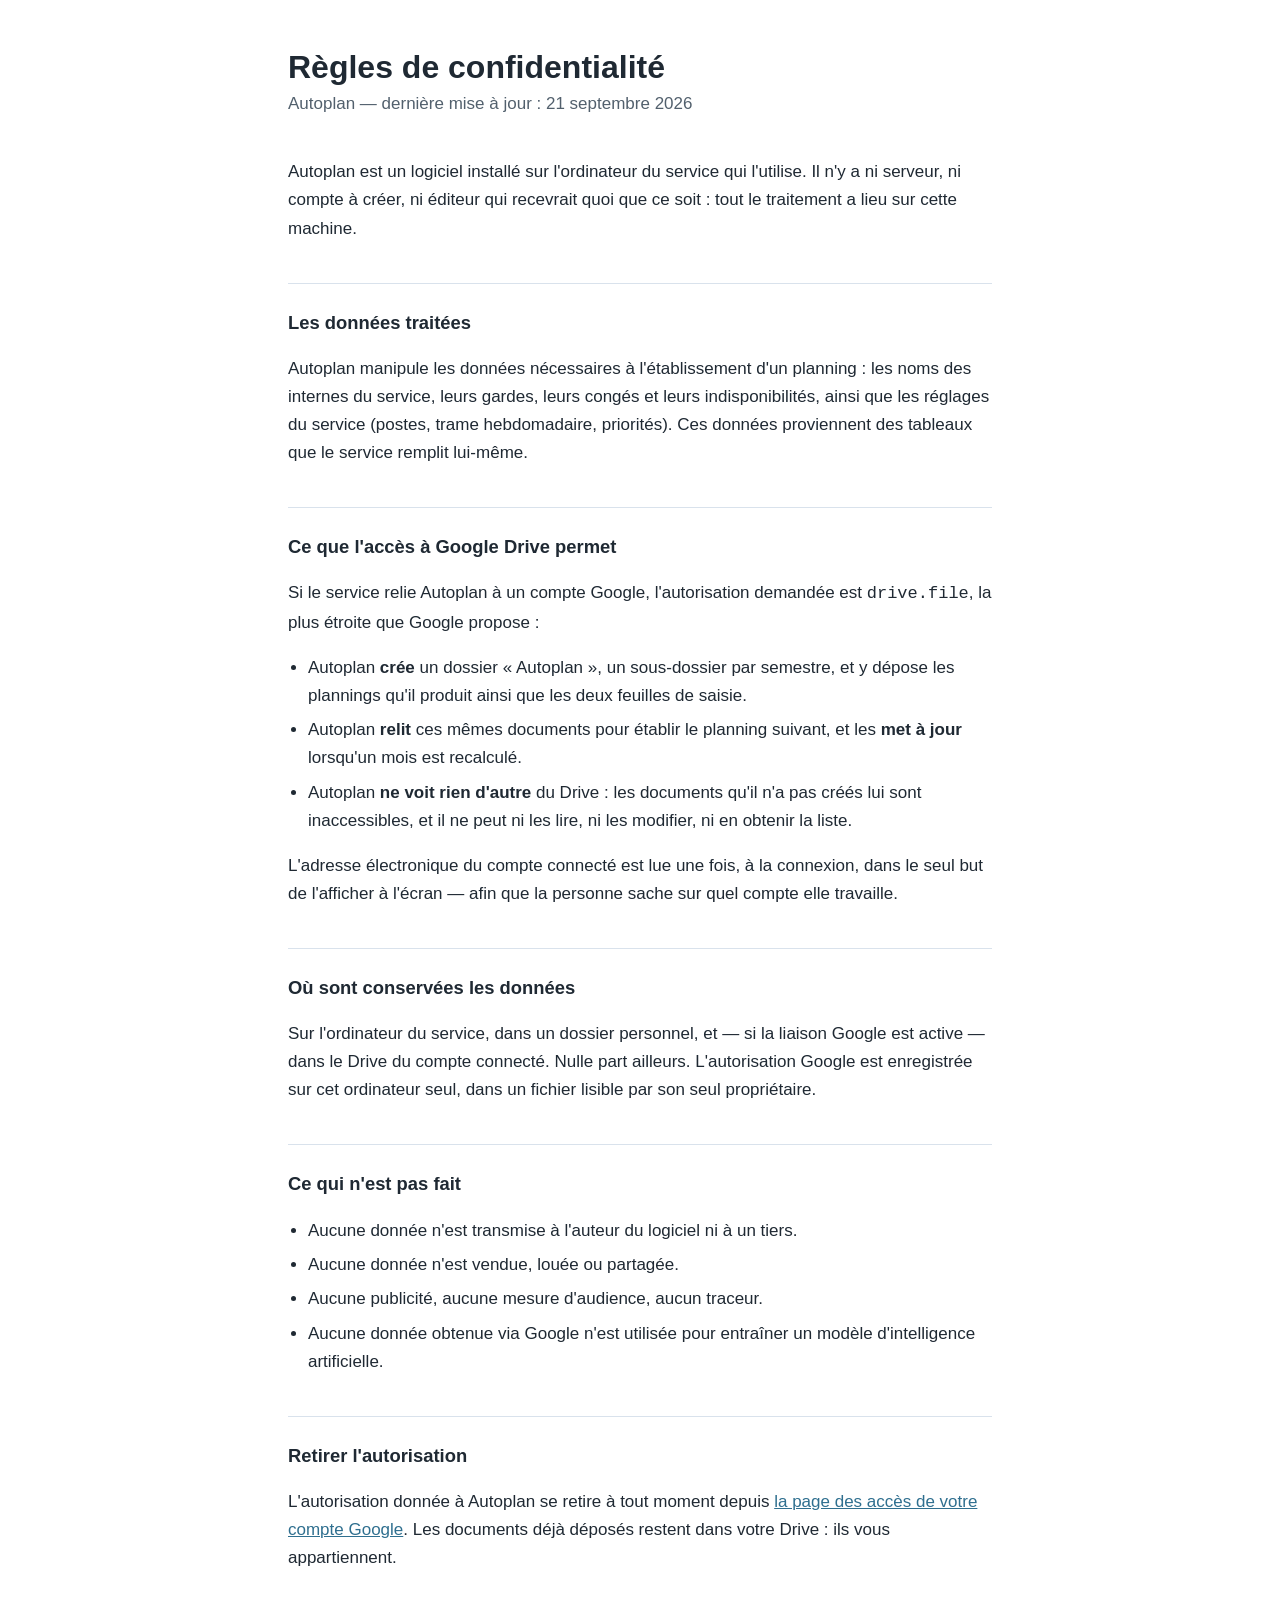
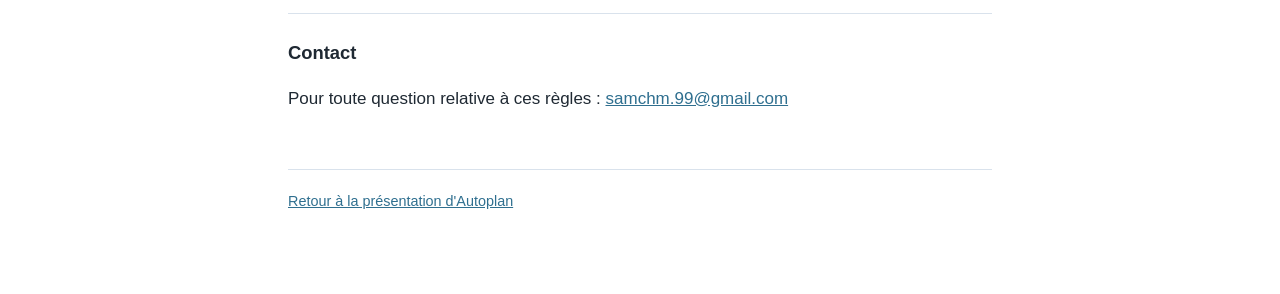
==== confidentialite.html @ 6758bdf2 "Présente Autoplan et ses règles de confidentialité Deux pages statiques, réclamées par Google pour p" ====
<!DOCTYPE html>
<html lang="fr">
<head>
<meta charset="utf-8">
<meta name="viewport" content="width=device-width, initial-scale=1">
<title>Autoplan — Règles de confidentialité</title>
<meta name="description" content="Ce qu'Autoplan lit, ce qu'il écrit, et ce qu'il ne transmet à personne.">
<link rel="stylesheet" href="style.css">
</head>
<body>
<main>

<h1>Règles de confidentialité</h1>
<p class="sous-titre">Autoplan — dernière mise à jour : 21 septembre 2026</p>

<p>
  Autoplan est un logiciel installé sur l'ordinateur du service qui
  l'utilise. Il n'y a ni serveur, ni compte à créer, ni éditeur qui
  recevrait quoi que ce soit : tout le traitement a lieu sur cette machine.
</p>

<h2>Les données traitées</h2>
<p>
  Autoplan manipule les données nécessaires à l'établissement d'un
  planning : les noms des internes du service, leurs gardes, leurs congés
  et leurs indisponibilités, ainsi que les réglages du service (postes,
  trame hebdomadaire, priorités). Ces données proviennent des tableaux que
  le service remplit lui-même.
</p>

<h2>Ce que l'accès à Google Drive permet</h2>
<p>
  Si le service relie Autoplan à un compte Google, l'autorisation demandée
  est <code>drive.file</code>, la plus étroite que Google propose :
</p>
<ul>
  <li>
    Autoplan <strong>crée</strong> un dossier « Autoplan », un sous-dossier
    par semestre, et y dépose les plannings qu'il produit ainsi que les deux
    feuilles de saisie.
  </li>
  <li>
    Autoplan <strong>relit</strong> ces mêmes documents pour établir le
    planning suivant, et les <strong>met à jour</strong> lorsqu'un mois est
    recalculé.
  </li>
  <li>
    Autoplan <strong>ne voit rien d'autre</strong> du Drive : les documents
    qu'il n'a pas créés lui sont inaccessibles, et il ne peut ni les lire,
    ni les modifier, ni en obtenir la liste.
  </li>
</ul>
<p>
  L'adresse électronique du compte connecté est lue une fois, à la
  connexion, dans le seul but de l'afficher à l'écran — afin que la
  personne sache sur quel compte elle travaille.
</p>

<h2>Où sont conservées les données</h2>
<p>
  Sur l'ordinateur du service, dans un dossier personnel, et — si la
  liaison Google est active — dans le Drive du compte connecté. Nulle part
  ailleurs. L'autorisation Google est enregistrée sur cet ordinateur seul,
  dans un fichier lisible par son seul propriétaire.
</p>

<h2>Ce qui n'est pas fait</h2>
<ul>
  <li>Aucune donnée n'est transmise à l'auteur du logiciel ni à un tiers.</li>
  <li>Aucune donnée n'est vendue, louée ou partagée.</li>
  <li>Aucune publicité, aucune mesure d'audience, aucun traceur.</li>
  <li>Aucune donnée obtenue via Google n'est utilisée pour entraîner un modèle d'intelligence artificielle.</li>
</ul>

<h2>Retirer l'autorisation</h2>
<p>
  L'autorisation donnée à Autoplan se retire à tout moment depuis
  <a href="https://myaccount.google.com/permissions">la page des accès de
  votre compte Google</a>. Les documents déjà déposés restent dans votre
  Drive : ils vous appartiennent.
</p>

<h2>Contact</h2>
<p>
  Pour toute question relative à ces règles :
  <a href="mailto:samchm.99@gmail.com">samchm.99@gmail.com</a>
</p>

<footer>
  <a href="index.html">Retour à la présentation d'Autoplan</a>
</footer>

</main>
</body>
</html>
---- style.css ----
:root {
  --encre: #1f2933;
  --encre-douce: #52606d;
  --trait: #d9e2ec;
  --fond: #ffffff;
  --accent: #2f6f8f;
}

* { box-sizing: border-box; }

body {
  margin: 0;
  padding: 3rem 1rem 5rem;
  background: var(--fond);
  color: var(--encre);
  font-family: -apple-system, BlinkMacSystemFont, "Segoe UI", Roboto, Helvetica, Arial, sans-serif;
  font-size: 17px;
  line-height: 1.65;
}

main {
  max-width: 44rem;
  margin: 0 auto;
}

h1 {
  font-size: 2rem;
  line-height: 1.2;
  margin: 0 0 .25rem;
}

.sous-titre {
  color: var(--encre-douce);
  margin: 0 0 2.5rem;
}

h2 {
  font-size: 1.15rem;
  margin: 2.5rem 0 .75rem;
  padding-top: 1.5rem;
  border-top: 1px solid var(--trait);
}

ul { padding-left: 1.25rem; }
li { margin: .4rem 0; }

a { color: var(--accent); }

footer {
  margin-top: 3.5rem;
  padding-top: 1.25rem;
  border-top: 1px solid var(--trait);
  color: var(--encre-douce);
  font-size: .9rem;
}

@media (prefers-color-scheme: dark) {
  :root {
    --encre: #e4ebf1;
    --encre-douce: #9aa5b1;
    --trait: #323f4b;
    --fond: #1a1f26;
    --accent: #8fc3dd;
  }
}
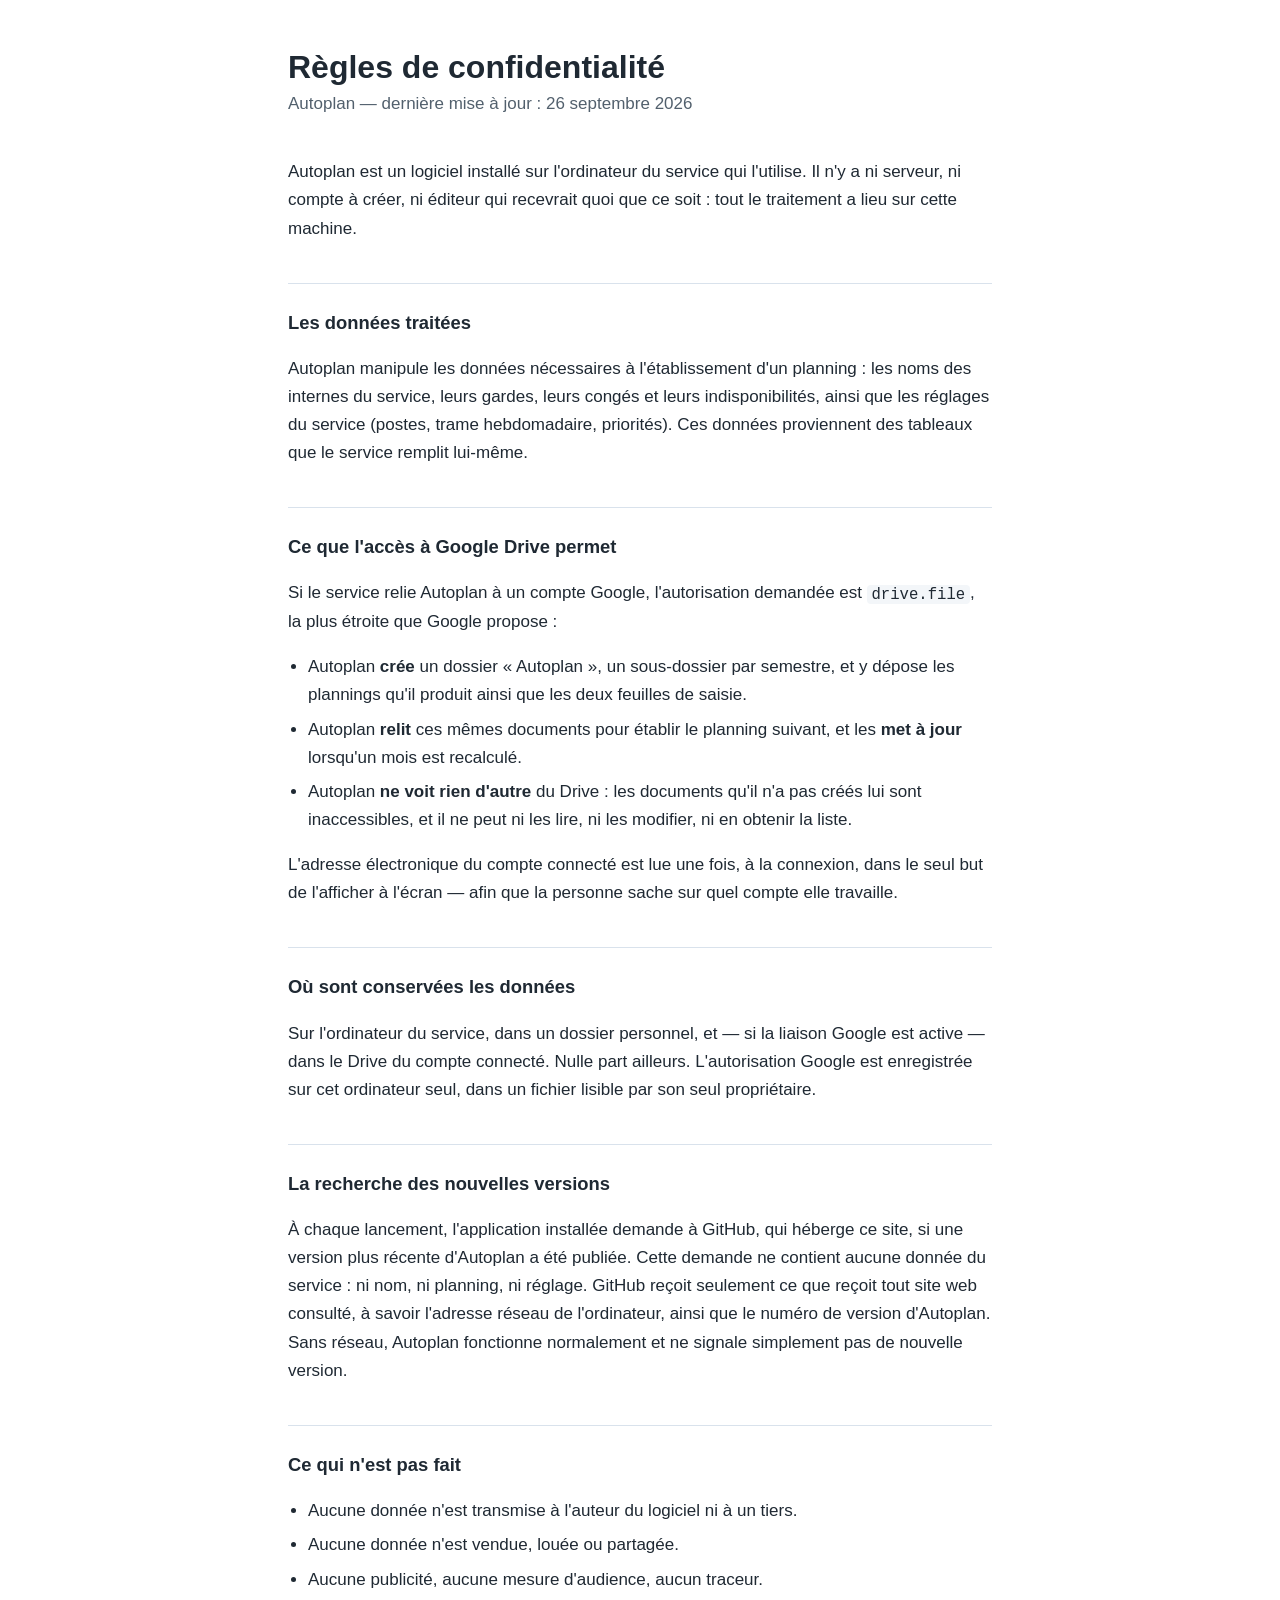
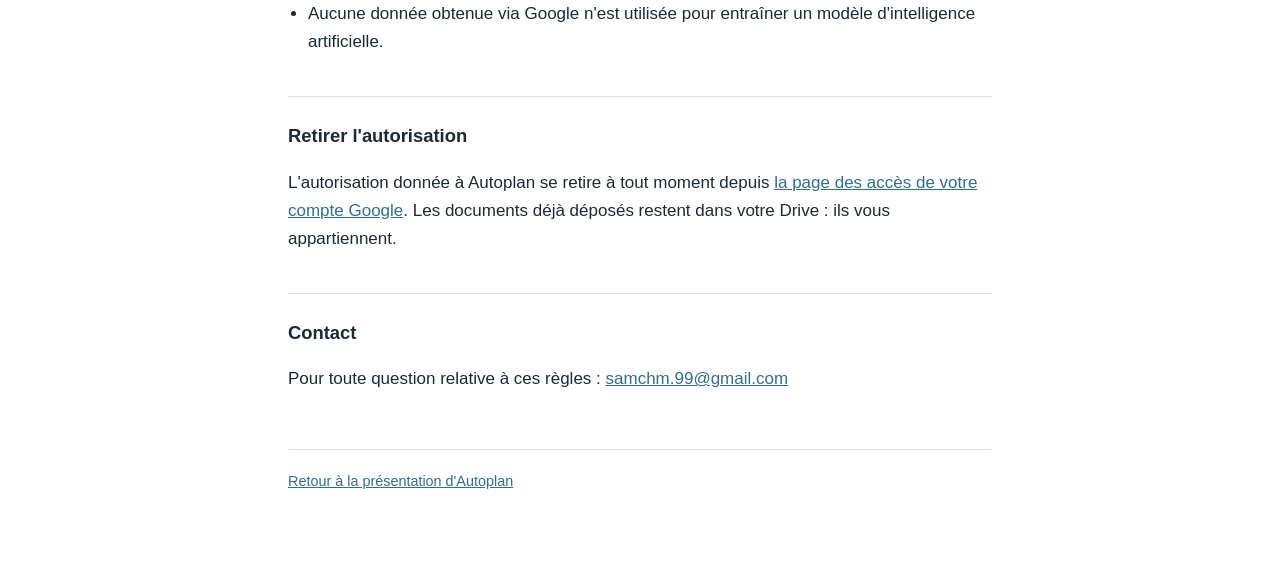
==== commit aaa755db: "Mentionne la recherche des nouvelles versions dans la confidentialité L'application installée demand" ====
--- a/confidentialite.html
+++ b/confidentialite.html
@@ -11,7 +11,7 @@
 <main>
 
 <h1>Règles de confidentialité</h1>
-<p class="sous-titre">Autoplan — dernière mise à jour : 21 septembre 2026</p>
+<p class="sous-titre">Autoplan — dernière mise à jour : 26 septembre 2026</p>
 
 <p>
   Autoplan est un logiciel installé sur l'ordinateur du service qui
@@ -64,6 +64,17 @@
   dans un fichier lisible par son seul propriétaire.
 </p>
 
+<h2>La recherche des nouvelles versions</h2>
+<p>
+  À chaque lancement, l'application installée demande à GitHub, qui
+  héberge ce site, si une version plus récente d'Autoplan a été publiée.
+  Cette demande ne contient aucune donnée du service : ni nom, ni planning,
+  ni réglage. GitHub reçoit seulement ce que reçoit tout site web consulté,
+  à savoir l'adresse réseau de l'ordinateur, ainsi que le numéro de
+  version d'Autoplan. Sans réseau, Autoplan fonctionne normalement et ne
+  signale simplement pas de nouvelle version.
+</p>
+
 <h2>Ce qui n'est pas fait</h2>
 <ul>
   <li>Aucune donnée n'est transmise à l'auteur du logiciel ni à un tiers.</li>
--- a/style.css
+++ b/style.css
@@ -4,6 +4,7 @@
   --trait: #d9e2ec;
   --fond: #ffffff;
   --accent: #2f6f8f;
+  --fond-doux: #f3f6f9;
 }
 
 * { box-sizing: border-box; }
@@ -61,5 +62,58 @@
     --trait: #323f4b;
     --fond: #1a1f26;
     --accent: #8fc3dd;
+    --fond-doux: #232a33;
   }
 }
+
+/* Guide d'installation */
+
+h3 {
+  font-size: 1.02rem;
+  margin: 1.75rem 0 .5rem;
+}
+
+code {
+  font-size: .92em;
+  padding: .05em .3em;
+  border-radius: 4px;
+  background: var(--fond-doux);
+}
+
+.sommaire {
+  margin: -1.5rem 0 1rem;
+  color: var(--encre-douce);
+}
+
+.chemin { font-weight: 600; }
+
+.note {
+  padding: .75rem 1rem;
+  border-left: 3px solid var(--accent);
+  background: var(--fond-doux);
+  border-radius: 0 6px 6px 0;
+}
+
+.etapes { padding-left: 1.5rem; }
+.etapes > li { margin: 0 0 2rem; }
+.etapes > li::marker { font-weight: 700; color: var(--accent); }
+.etapes h3 { margin-top: 0; }
+
+/* Emplacement d'une capture d'écran à venir. */
+.capture {
+  margin: 1rem 0;
+  padding: 2rem 1rem;
+  border: 2px dashed var(--trait);
+  border-radius: 8px;
+  text-align: center;
+  color: var(--encre-douce);
+}
+.capture img {
+  max-width: 100%;
+  height: auto;
+  border-radius: 6px;
+}
+.capture figcaption {
+  margin-top: .5rem;
+  font-size: .8rem;
+}
